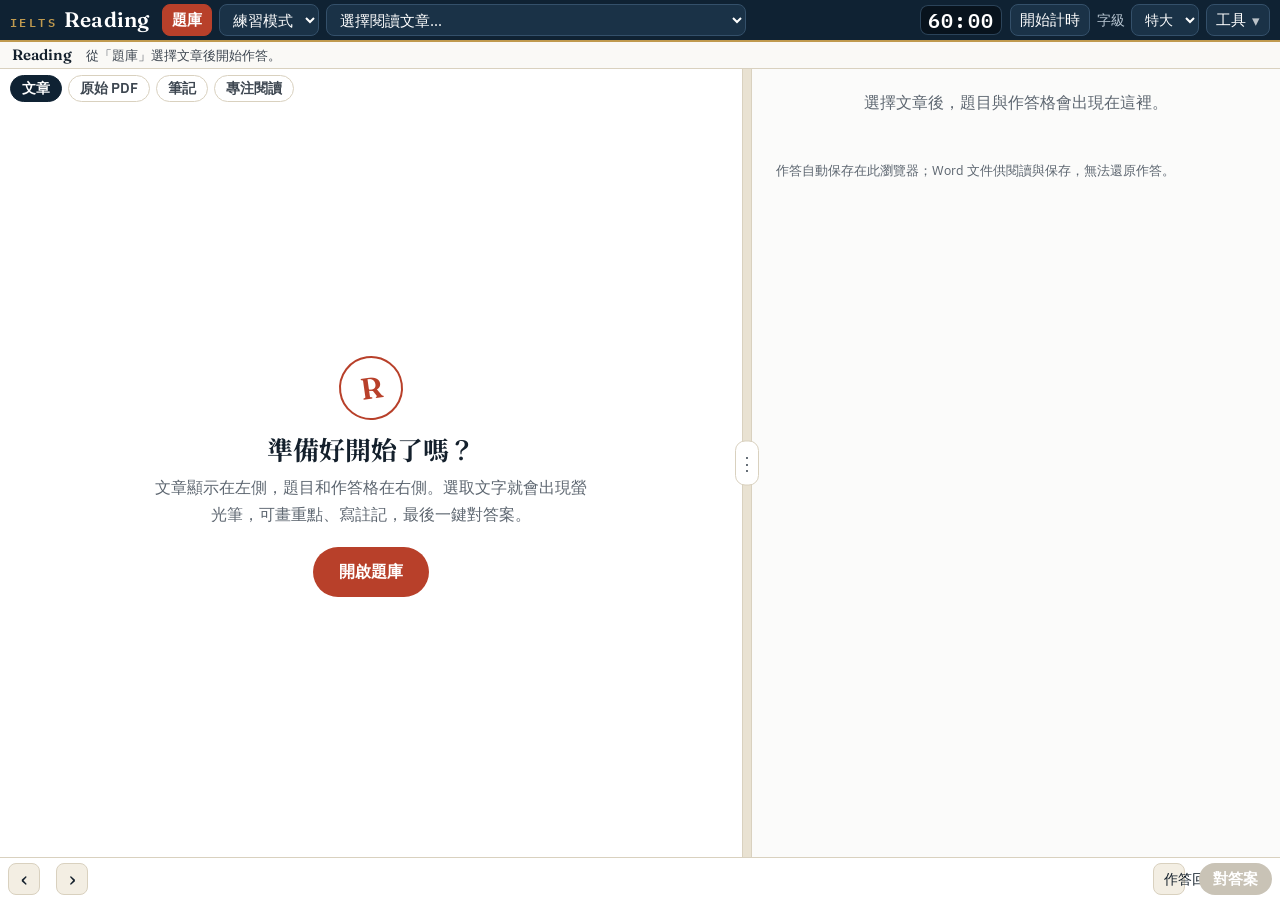
==== reading/index.html @ b8fb705b "Improve IELTS practice and Word exports" ====
<!doctype html>
<html lang="zh-Hant">
<head>
<meta charset="utf-8">
<meta name="viewport" content="width=device-width,initial-scale=1">
<title>閱讀練習 | IELTS Practice Studio</title>
<link rel="preconnect" href="https://fonts.googleapis.com"><link rel="preconnect" href="https://fonts.gstatic.com" crossorigin>
<link rel="stylesheet" href="https://fonts.googleapis.com/css2?family=Fraunces:opsz,wght@9..144,600&family=IBM+Plex+Mono:wght@500;600&family=IBM+Plex+Sans:wght@400;500;600&family=Noto+Serif+TC:wght@600;700&display=swap">
<link rel="stylesheet" href="../style.css?v=20261108a">
</head>
<body data-kind="reading">
<header class="exam-bar">
  <a class="brand" href="../" title="回首頁"><b>IELTS</b><span>Reading</span></a>
  <button id="libraryBtn" class="library-btn" type="button">題庫</button>
  <select id="practiceMode" aria-label="練習模式"><option value="study">練習模式</option><option value="exam">考試模式</option></select>
  <select id="material" aria-label="選擇文章"><option value="">選擇閱讀文章…</option></select>
  <div class="timer-box"><span id="clock" class="clock" role="timer" aria-label="剩餘時間">20:00</span><button id="timer" type="button">開始計時</button></div>
  <label class="size"><span>字級</span><select id="fontsize" aria-label="文字大小"><option value="20">標準</option><option value="24">大</option><option value="28" selected>特大</option><option value="32">最大</option><option value="40">超大</option></select></label>
  <details class="more"><summary>工具</summary><div class="more-menu">
    <a href="../">← 首頁</a><a href="../writing/">寫作練習 →</a>
    <label>練習名稱 <input id="attempt" maxlength="80" placeholder="預設" title="同一篇文章可使用不同名稱分開保存作答"></label>
    <label>計時方式<select id="timerMode"><option value="standard">建議時間</option><option value="free">不限時</option><option value="custom">自訂時間</option></select></label>
    <label id="customTimeLabel" hidden>自訂分鐘數<input id="customTime" type="number" min="1" max="300" value="20"></label>
    <label><span><input id="lockOnTimeout" type="checkbox"> 時間到鎖定作答</span></label>
    <button id="resetTimer" type="button">重設計時</button>
    <button id="download" type="button" class="primary">下載 Word 文件</button>
    <label class="upload">還原備份<input class="file-input" id="restore" type="file" accept="application/json,.json"></label>
    <label class="upload">開啟其他 PDF<input class="file-input" id="pdf" type="file" accept="application/pdf,.pdf"></label>
  </div></details>
</header>
<div class="part-banner"><strong id="partTitle">Reading</strong><span id="partHint">從「題庫」選擇文章後開始作答。</span><small id="filename"></small></div>
<main class="layout">
  <section class="pane document" aria-label="閱讀文章">
    <div class="view-controls"><button id="viewText" type="button" class="active">文章</button><button id="viewPdf" type="button">原始 PDF</button><button id="notesBtn" type="button" title="筆記、畫重點與下載">筆記</button><button id="focus" type="button" aria-pressed="false">專注閱讀</button></div>
    <div class="empty" id="empty"><span class="empty-mark">R</span><strong>準備好開始了嗎？</strong><p>文章顯示在左側，題目和作答格在右側。選取文字就會出現螢光筆，可畫重點、寫註記，最後一鍵對答案。</p><button id="emptyLibrary" type="button" class="primary">開啟題庫</button></div>
    <article id="textView" class="text-view" hidden></article>
    <iframe id="viewer" title="閱讀講義 PDF" hidden></iframe>
    <a id="pdfLink" hidden target="_blank" rel="noopener">另開 PDF（若瀏覽器無法內嵌顯示）</a>
    <aside id="notesPanel" class="notes-panel" hidden aria-label="筆記">
      <div class="notes-head"><h2>我的筆記</h2><button id="notesClose" type="button" aria-label="關閉筆記">✕</button></div>
      <textarea id="notesText" hidden aria-label="舊版隨手筆記"></textarea>
      <h3>畫重點與註記</h3>
      <label class="note-filter">顏色 <select id="noteFilter"><option value="all">全部</option><option value="yellow">黃色</option><option value="green">綠色</option><option value="pink">粉紅色</option><option value="blue">藍色</option></select></label>
      <div id="marksList" class="marks-list"></div>
      <button id="downloadNotes" type="button" class="primary download-notes">下載筆記</button>
    </aside>
  </section>
  <div id="splitter" class="splitter" role="separator" aria-label="拖曳調整文章與題目寬度" aria-orientation="vertical" tabindex="0"></div>
  <section class="pane work" aria-label="題目與作答">
    <div id="questionText" class="question-text"><p class="placeholder">選擇文章後，題目與作答格會出現在這裡。</p></div>
    <div id="answers" class="answers"></div>
    <p id="status" class="status" role="status"></p>
    <p class="notice">作答自動保存在此瀏覽器；Word 文件供閱讀與保存，無法還原作答。</p>
  </section>
</main>
<footer class="qbar"><button id="prevQ" type="button" aria-label="上一題">‹</button><nav id="qnav" class="qnav" aria-label="題號導覽"></nav><button id="nextQ" type="button" aria-label="下一題">›</button><span id="qcount" class="qcount"></span><button id="reviewBtn" type="button" class="review-btn" disabled>作答回顧</button><button id="checkBtn" type="button" class="check-btn" disabled>對答案</button></footer>
<div id="hlbar" class="hlbar" hidden role="toolbar" aria-label="螢光筆">
  <button type="button" data-color="yellow" class="sw sw-yellow" aria-label="黃色螢光筆"></button><button type="button" data-color="green" class="sw sw-green" aria-label="綠色螢光筆"></button><button type="button" data-color="pink" class="sw sw-pink" aria-label="粉紅色螢光筆"></button><button type="button" data-color="blue" class="sw sw-blue" aria-label="藍色螢光筆"></button><button type="button" data-action="note" class="hl-note">註記</button><button type="button" data-action="remove" class="hl-remove">移除</button>
</div>

<dialog id="reviewDialog" class="library" aria-label="作答回顧"><div class="library-head"><h2>作答回顧</h2><button id="reviewClose" type="button" aria-label="關閉">✕</button></div><div id="reviewList" class="library-list"></div></dialog>
<dialog id="library" class="library" aria-label="題庫">
  <div class="library-head"><h2>閱讀題庫</h2><input id="librarySearch" type="search" placeholder="搜尋題目或週次，例如 week 5、jellyfish" aria-label="搜尋題目"><button id="libraryClose" type="button" aria-label="關閉">✕</button></div>
  <div id="libraryList" class="library-list"></div>
</dialog>
<script src="../practice-data.js"></script>
<script src="../shared.js?v=20261108a"></script>
<script src="../vendor/docx.iife.js"></script>
<script src="../export-docx.js?v=20261108a"></script>
<script src="../app.js?v=20261108a"></script>
</body>
</html>
---- style.css ----
﻿/* IELTS Practice Studio — "exam hall" theme.
   Chrome (bars, library, home) is editorial: ink navy, warm paper, a red examiner's-stamp accent.
   The answering surfaces stay white with an Arial-like face, as on the computer-delivered test. */
:root{
  --ink:#14202c;--navy:#0f2233;--navy-2:#1a3247;--paper:#f3eee3;--paper-2:#e9e2d2;--line:#d9d1bf;--muted:#5d6670;
  --accent:#b8402a;--accent-2:#97321f;--gold:#c09a4f;--focus:#1d64d8;--ok:#1f7a45;
  --ui:'IBM Plex Sans','Noto Sans TC','Microsoft JhengHei','PingFang TC',sans-serif;
  --display:'Fraunces','Noto Serif TC',Georgia,serif;
  --mono:'IBM Plex Mono',ui-monospace,Consolas,monospace;
  --exam:Arial,Helvetica,'Microsoft JhengHei','PingFang TC','Noto Sans TC',sans-serif;
  --font:28px;
}
*{box-sizing:border-box}
html,body{margin:0}
body{background:var(--paper);color:var(--ink);font-family:var(--ui)}
button,input,select,textarea{font:inherit;color:inherit}
button,.upload,summary{cursor:pointer}
:focus-visible{outline:3px solid var(--focus);outline-offset:2px}
a{color:inherit}
[hidden]{display:none!important}
.primary{background:var(--accent)!important;color:#fff!important;border-color:var(--accent)!important}
.primary:hover{background:var(--accent-2)!important}
.file-input{position:absolute;width:1px;height:1px;opacity:0}

/* ── Exam bar ─────────────────────────────────────────── */
.exam-bar{display:flex;align-items:center;gap:10px;padding:8px 14px;background:var(--navy);color:#fff;font-size:15px;position:relative;z-index:3;border-bottom:3px solid var(--gold)}
.brand{display:flex;align-items:baseline;gap:7px;text-decoration:none;white-space:nowrap;padding-right:6px}
.brand b{font:600 12px var(--mono);letter-spacing:.2em;color:var(--gold)}
.brand span{font:600 21px/1 var(--display);letter-spacing:.01em}
.exam-bar select,.exam-bar button,.more>summary{min-height:40px;border:1px solid #34506a;border-radius:8px;background:var(--navy-2);color:#fff;padding:6px 11px;transition:background .15s,border-color .15s}
.exam-bar button:hover,.more>summary:hover,.exam-bar select:hover{background:#25425c;border-color:#4b6a86}
.library-btn{font-weight:600;background:var(--accent)!important;border-color:var(--accent)!important}
.library-btn:hover{background:var(--accent-2)!important}
#material{flex:1;min-width:0;max-width:420px}
#chooseWriting{flex:1;min-width:0;max-width:480px;text-align:left;overflow:hidden;text-overflow:ellipsis;white-space:nowrap}
.timer-box{display:flex;align-items:center;gap:8px;margin-left:auto}
.clock{font:600 25px/1 var(--mono);letter-spacing:.06em;min-width:96px;text-align:center;padding:7px 10px;border-radius:8px;background:#08131d;box-shadow:inset 0 0 0 1px #2b4359}
.clock.warn{background:var(--accent);box-shadow:none;animation:pulse 1s steps(2) infinite}
@keyframes pulse{50%{opacity:.72}}
.size{display:flex;align-items:center;gap:6px;white-space:nowrap;color:#b9c7d3;font-size:14px}
.more{position:relative}
.more>summary{list-style:none;display:flex;align-items:center;white-space:nowrap}
.more>summary::-webkit-details-marker{display:none}
.more>summary::after{content:'▾';margin-left:6px;opacity:.7}
.more-menu{position:absolute;right:0;top:calc(100% + 8px);display:grid;gap:7px;width:260px;padding:12px;background:#fff;color:var(--ink);border:1px solid var(--line);border-radius:12px;box-shadow:0 18px 40px #0f22333d}
.more-menu a,.more-menu button,.more-menu .upload{display:block;text-align:left;text-decoration:none;border:1px solid var(--line);border-radius:8px;background:#fff;padding:9px 12px;font-size:15px;color:var(--ink);min-height:0}
.more-menu a:hover,.more-menu button:hover,.more-menu .upload:hover{background:var(--paper)}
.more-menu label:not(.upload){display:grid;gap:4px;font-size:13px;color:var(--muted)}
#attempt{border:1px solid var(--line);border-radius:8px;padding:8px;font-size:15px}

.part-banner{display:flex;align-items:baseline;gap:14px;flex-wrap:wrap;padding:9px 18px;background:var(--paper-2);border-bottom:1px solid var(--line);font-size:15px;color:#3d4650}
.part-banner strong{font:600 18px var(--display);color:var(--ink)}
.part-banner small{margin-left:auto;color:var(--muted);font-size:13px}
body.time-up .part-banner{background:#f3d6cf}

/* ── Split layout ────────────────────────────────────── */
body[data-kind]{height:100dvh;display:flex;flex-direction:column}
.layout{--left:58%;flex:1;min-height:0;display:grid;grid-template-columns:minmax(320px,var(--left)) 10px minmax(300px,1fr)}
.pane{min-width:0;min-height:0;background:#fff}
.document{position:relative;display:flex;flex-direction:column;gap:10px;padding:12px 16px 16px}
.view-controls{display:flex;gap:6px;font-size:14px;flex-wrap:wrap}
.view-controls button{border:1px solid var(--line);background:#fff;border-radius:999px;padding:6px 14px;font-weight:600;color:#3d4650;transition:background .15s}
.view-controls button:hover{background:var(--paper)}
.view-controls button.active{background:var(--navy);border-color:var(--navy);color:#fff}
.empty{margin:auto;max-width:440px;text-align:center;color:var(--muted);line-height:1.7;font-size:16px;animation:rise .5s ease both}
.empty-mark{display:inline-grid;place-items:center;width:64px;height:64px;border:2px solid var(--accent);border-radius:50%;color:var(--accent);font:600 30px var(--display);transform:rotate(-8deg);margin-bottom:10px}
.empty strong{display:block;font:700 26px var(--display);color:var(--ink)}
.empty p{margin:.4em 0 1.2em}
.empty button{border:0;border-radius:999px;padding:11px 26px;font-weight:600;font-size:16px}
.text-view{flex:1;min-height:0;overflow:auto;padding:clamp(20px,3vw,48px);font:var(--font)/1.6 var(--exam);color:#111}
.text-view h1{font-size:1.15em;line-height:1.3;margin:0 0 1em}
.text-view p{margin:0 0 1em;white-space:pre-wrap;max-width:46em}
.para-label{display:inline-block;min-width:1.5em;margin-right:.35em;font-weight:700;color:var(--navy)}
.prompt-box{border:2px solid #222;padding:1em 1.2em;max-width:46em}
.prompt-box p:last-of-type{margin-bottom:0}
.task-figure{display:block;max-width:100%;height:auto;margin:1em auto;background:#fff}
iframe{width:100%;flex:1;border:1px solid var(--line);min-height:300px}
.splitter{background:var(--paper-2);cursor:col-resize;position:relative;touch-action:none;border-inline:1px solid var(--line)}
.splitter:hover,.splitter:focus-visible{background:var(--gold);outline:none}
.splitter::after{content:'⋮';position:absolute;top:50%;left:50%;transform:translate(-50%,-50%);background:#fff;border:1px solid var(--line);border-radius:10px;padding:10px 2px;color:var(--muted);font-size:18px}
.layout.focus{grid-template-columns:1fr}.layout.focus>.splitter,.layout.focus>.work{display:none}
.layout.focus .text-view{width:100%;max-width:1200px;margin-inline:auto}

/* ── Questions and answers (exam surface) ────────────── */
.work{overflow:auto;padding:20px 24px;background:#fbfbfa;font:max(18px,calc(var(--font) * .82))/1.6 var(--exam)}
.placeholder{margin:2em 0;color:var(--muted);font:16px/1.7 var(--ui);text-align:center}
/* Question layout follows the Cambridge books: italic headings and instructions, a two-column TRUE/FALSE/NOT GIVEN key,
   bold numbers with a hanging indent, boxed option lists, notes and summaries, and flow-charts as boxed steps. */
.question-text{color:#111}
.question-text p{margin:0 0 .6em;white-space:pre-wrap}
.q-group{margin:0 0 1.8em}
.q-heading{font-style:italic;margin:0 0 .7em!important}
.q-instr{font-style:italic}.q-instr.upright{font-style:normal}
.q-legend{display:grid;grid-template-columns:max-content 1fr;gap:.05em 1.1em;margin:.2em 0 1em 1.8em;font-size:.95em}
.q-item{display:grid;grid-template-columns:2.1em minmax(0,1fr);align-items:baseline;margin:.5em 0}
.q-item>.qnum{font-weight:700}
.q-text{white-space:pre-wrap}
.q-stem{margin:.5em 0}
.mcq-opts{margin:.35em 0 .1em}
.opt{display:grid;grid-template-columns:1.8em minmax(0,1fr);align-items:baseline;margin:.1em 0}
.opt-key{font-weight:700}
.opt-box{width:fit-content;max-width:100%;border:1px solid #444;padding:.5em 1em;margin:.7em 0 1.1em 1.8em}
.opt-box.cols{display:grid;grid-template-columns:repeat(auto-fill,minmax(8.5em,1fr));gap:.15em 1.4em;width:auto}
.q-stem .mcq-opts{margin-left:1.8em}
.opt-box.cols .opt-title{grid-column:1/-1}
.opt-title{font-weight:700;text-align:center;margin:0 0 .35em!important}
.q-box{border:1px solid #444;padding:.7em 1.1em;margin:.7em 0 1.1em}
.box-title{font-weight:700;text-align:center;font-size:1.08em;margin:0 0 .6em!important}
.box-sub{font-weight:700;margin:.7em 0 .25em!important}
.box-bullet{position:relative;padding-left:1.5em;margin:.25em 0!important}
.box-bullet::before{content:'•';position:absolute;left:.35em}
.box-line{margin:.35em 0!important}
.table-title{font-weight:700;text-align:center;margin:.4em 0!important}
.q-flow{display:flex;flex-direction:column;align-items:center;margin:.7em 0 1.1em}
.q-flow .box-title{margin-bottom:.4em!important}
.flow-step{border:1px solid #444;padding:.4em 1em;width:min(100%,30em);text-align:center}
.flow-arrow{font-size:1.25em;line-height:1.3}
.gapnum{font-weight:700;margin:0 .1em 0 .15em}
.answers .qnum{display:inline-block;min-width:1.9em;margin-right:.45em;padding:0 .3em;border:1.5px solid var(--ink);border-radius:4px;text-align:center;font-weight:700;line-height:1.4}
.answer-input{width:9em;max-width:100%;margin:0 .2em;padding:.1em .4em;border:1.5px solid #6b7782;border-radius:4px;background:#fff;font-size:.95em;line-height:1.4;vertical-align:baseline;transition:border-color .12s,box-shadow .12s}
.answer-input::placeholder{color:#9aa4ad;font-weight:700;text-align:center}
.answer-input:focus{outline:none;border-color:var(--focus);box-shadow:0 0 0 3px #1d64d840}
.answer-input:read-only{background:#eceff2}
.answers h3{font-size:.9em;color:var(--muted);margin:1.2em 0 .5em}
.answer{display:flex;align-items:center;gap:.4em;margin-bottom:.5em}
.answer .answer-input{flex:1}
.q-table{display:block;overflow-x:auto;border-collapse:collapse;margin:0 0 1em;font-size:.8em;line-height:1.45}
.q-table td{border:1px solid #8a959e;padding:.35em .5em;vertical-align:top;white-space:pre-wrap}
.q-table.has-head tr:first-child td{font-weight:700;background:#eef1f4}
.q-table .answer-input{display:block;width:100%;min-width:4.5em;margin:.2em 0}
.prompt-box .q-table{font-size:.72em;margin-top:1em}
.tabs{display:flex;gap:8px;margin-bottom:12px;font:15px var(--ui)}
.tabs button{border:1px solid var(--line);background:#fff;border-radius:999px;padding:7px 18px;font-weight:600}
.tabs button.active{background:var(--navy);color:#fff}
.editor{display:block;width:100%;min-height:calc(100% - 100px);resize:vertical;padding:16px 18px;border:1.5px solid #6b7782;border-radius:2px;background:#fff;font:max(17px,calc(var(--font) * .72))/1.7 var(--exam)}
.editor:focus{outline:none;border-color:var(--focus);box-shadow:0 0 0 3px #1d64d833}
.editor[contenteditable="false"]{background:#eceff2}
.editor{white-space:pre-wrap;overflow-wrap:anywhere}
.editor-toolbar{display:flex;align-items:center;gap:5px;padding:5px 8px;border:1px solid var(--line);border-bottom:0;background:var(--paper);color:var(--muted);font:13px var(--ui)}
.editor-toolbar button{min-width:32px;height:30px;border:1px solid var(--line);border-radius:5px;background:white;color:var(--ink);font-size:16px}
.editor-toolbar button:hover,.editor-toolbar button[aria-pressed="true"]{background:var(--navy);border-color:var(--navy);color:white}
.editor-toolbar small{margin-left:5px}
.wcbar{height:5px;background:#e3e6e9;border-radius:0 0 3px 3px;overflow:hidden}
.wcbar::before{content:'';display:block;height:100%;width:var(--p,0%);background:var(--gold);transition:width .25s}
.wcbar.met::before{background:var(--ok)}
.stats{display:flex;justify-content:space-between;gap:12px;margin-top:8px;font:16px var(--ui)}
#wordcount{font-weight:600;font-family:var(--mono)}
#target{color:var(--muted)}#target.met{color:var(--ok);font-weight:600}
.status{min-height:1.4em;margin:12px 0 0;color:#46606a;font:14px var(--ui)}
.notice{font:13px/1.5 var(--ui);color:var(--muted)}

/* ── Question bar (bottom strip of the computer test) ── */
.qbar{flex:none;display:flex;align-items:center;gap:6px;height:56px;padding:8px 12px;background:#fff;border-top:1px solid var(--line)}
.qbar>button{flex:none;width:38px;height:38px;border:1px solid var(--line);border-radius:8px;background:var(--paper);font-size:22px;line-height:1}
.qbar>button:hover{background:var(--paper-2)}
.qnav{display:flex;gap:4px;align-items:center;overflow-x:auto;flex:0 1 auto;min-width:0;padding:2px}
.qnav button{flex:none;min-width:36px;height:36px;border:1px solid #9aa6b0;border-radius:6px;background:#fff;font:600 15px var(--mono);transition:background .12s}
.qnav button:hover{background:#eef1f4}
.qnav button.answered{background:var(--navy);border-color:var(--navy);color:#fff}
.qnav button.current{outline:3px solid var(--focus);outline-offset:1px}
.qcount{flex:none;margin-left:auto;font:600 14px var(--ui);color:var(--muted);padding-left:6px;white-space:nowrap}

/* ── Question library ────────────────────────────────── */
.library{width:min(760px,calc(100vw - 24px));max-height:min(82dvh,820px);padding:0;border:0;border-radius:16px;background:var(--paper);color:var(--ink);box-shadow:0 30px 80px #0f223366}
.library[open]{display:flex;flex-direction:column;animation:rise .22s ease both}
.library::backdrop{background:#0f2233a6;backdrop-filter:blur(2px)}
.library-head{display:flex;align-items:center;gap:12px;padding:16px 18px;border-bottom:1px solid var(--line);background:#fff}
.library-head h2{margin:0;font:700 22px var(--display);white-space:nowrap}
#librarySearch{flex:1;min-width:0;border:1px solid var(--line);border-radius:999px;padding:9px 16px;background:var(--paper);font-size:15px}
#libraryClose{border:0;background:none;font-size:20px;width:36px;height:36px;border-radius:50%}
#libraryClose:hover{background:var(--paper)}
.library-list{overflow:auto;padding:6px 18px 18px}
.library-list h3{position:sticky;top:0;margin:0;padding:12px 0 8px;background:var(--paper);font:600 12px var(--mono);letter-spacing:.14em;text-transform:uppercase;color:var(--accent)}
.lib-item{display:grid;grid-template-columns:auto 1fr auto;align-items:center;gap:12px;width:100%;margin-bottom:6px;padding:11px 14px;text-align:left;border:1px solid var(--line);border-radius:10px;background:#fff;transition:transform .12s,border-color .12s,box-shadow .12s}
.lib-item:hover{border-color:var(--gold);transform:translateY(-1px);box-shadow:0 6px 16px #0f223314}
.lib-item.active{border-color:var(--navy);box-shadow:inset 4px 0 0 var(--navy)}
.lib-item small{min-width:9.5em;font:500 12px var(--mono);color:var(--muted);white-space:normal}
body[data-kind="writing"] .lib-item{grid-template-columns:1fr auto;gap:5px 12px}
body[data-kind="writing"] .lib-item small{grid-column:1/-1;color:#84613d;line-height:1.5}
body[data-kind="writing"] .lib-item span{grid-column:1;line-height:1.55}
body[data-kind="writing"] .lib-item em{grid-column:2;grid-row:2}
.lib-item span{font-size:15px;line-height:1.35}
.lib-item em{font:600 12px var(--mono);font-style:normal;color:var(--ok);background:#e5f2ea;border-radius:999px;padding:3px 9px;white-space:nowrap}

/* ── Home: an answer sheet, ruled lines and a red margin ─ */
.home-page{min-height:100dvh;background:
  linear-gradient(90deg,transparent 0 calc(max(24px,8vw) - 1px),#d9897a calc(max(24px,8vw) - 1px) max(24px,8vw),transparent max(24px,8vw)),
  repeating-linear-gradient(180deg,transparent 0 35px,#d8d0bd 35px 36px),var(--paper)}
.home{max-width:980px;margin:0 auto;padding:clamp(40px,9vh,96px) 24px 64px clamp(40px,12vw,150px)}
.home>*{animation:rise .6s ease both}
.home>:nth-child(2){animation-delay:.06s}.home>:nth-child(3){animation-delay:.12s}.home>:nth-child(4){animation-delay:.18s}.home>:nth-child(5){animation-delay:.24s}.home>:nth-child(6){animation-delay:.3s}
@keyframes rise{from{opacity:0;transform:translateY(10px)}to{opacity:1;transform:none}}
.eyebrow{font:600 12px var(--mono);letter-spacing:.22em;text-transform:uppercase;color:var(--accent);margin:0}
.home h1{font:700 clamp(36px,5.6vw,64px)/1.12 var(--display);margin:.35em 0 .4em;letter-spacing:-.01em}
.home h1 em{font-style:normal;color:var(--accent);background:linear-gradient(transparent 62%,#f1cf6f 62% 90%,transparent 90%)}
.lede{font-size:18px;line-height:1.8;color:#3d4650;max-width:40em;margin:0}
.cards{display:grid;grid-template-columns:1fr 1fr;gap:20px;margin-top:40px}
.card{position:relative;display:flex;flex-direction:column;gap:8px;padding:26px 26px 22px;background:#fffdf8;text-decoration:none;border:1px solid var(--line);border-radius:14px;box-shadow:0 1px 0 #fff inset,0 10px 30px #0f22330f;transition:transform .18s,box-shadow .18s,border-color .18s;overflow:hidden}
.card::after{content:'';position:absolute;inset:0 0 auto;height:5px;background:var(--navy)}
.card+.card::after{background:var(--accent)}
.card:hover{transform:translateY(-3px);box-shadow:0 18px 40px #0f22331f;border-color:var(--gold)}
.card-num{font:600 13px var(--mono);color:var(--muted);letter-spacing:.12em}
.card strong{font:700 28px var(--display)}
.card-stat{font-size:15px;color:var(--muted)}
.card-stat b{font:600 40px/1 var(--mono);color:var(--ink);margin-right:4px}
.card-desc{font-size:15px;line-height:1.65;color:#4a535c}
.card-go{margin-top:6px;font-weight:600;color:var(--accent)}
.resume{display:flex;flex-wrap:wrap;gap:10px;margin-top:22px}
.resume a{padding:10px 16px;border-radius:999px;background:var(--navy);color:#fff;text-decoration:none;font-size:15px;max-width:100%;overflow:hidden;text-overflow:ellipsis;white-space:nowrap}
.resume a:hover{background:var(--navy-2)}
.tips{list-style:none;counter-reset:tip;padding:0;margin:40px 0 0;display:grid;gap:12px;max-width:44em}
.tips li{counter-increment:tip;display:grid;grid-template-columns:auto auto 1fr;gap:10px;align-items:baseline;font-size:15px;line-height:1.6;color:#3d4650}
.tips li::before{content:counter(tip,decimal-leading-zero);font:600 12px var(--mono);color:var(--accent)}
.tips b{color:var(--ink)}
@media(prefers-reduced-motion:reduce){*,*::before,*::after{animation:none!important;transition:none!important}}

/* ── Narrow screens ──────────────────────────────────── */
@media(max-width:900px){
  .exam-bar{flex-wrap:wrap;gap:8px;padding:8px 10px}
  #material{order:5;flex-basis:100%;max-width:none}
  .size span{display:none}
  body[data-kind]{height:auto;display:block}
  .layout{display:block}
  .splitter{display:none}
  .document{height:62dvh;min-height:380px;padding:8px}
  .text-view{padding:18px}
  .work{padding:16px}
  .editor{min-height:50vh}
  .qbar{position:sticky;bottom:0;z-index:2}
  .cards{grid-template-columns:1fr}
}
@media(max-width:560px){
  .brand b{display:none}
  .clock{font-size:20px;min-width:76px}
  .part-banner{padding:8px 12px;font-size:14px}.part-banner small{margin-left:0}
  .library-head{flex-wrap:wrap}.library-head h2{flex:1}#librarySearch{order:3;flex-basis:100%}
  .lib-item{grid-template-columns:1fr auto}.lib-item small{grid-column:1/-1}
  .home{padding-left:44px;padding-right:16px}
}

/* ── Highlighter, notes and answer checking ──────────── */
:root{--hl-yellow:#ffe45c;--hl-green:#a6eb8f;--hl-pink:#ffb3d1;--hl-blue:#9fd3ff}
mark.hl{color:inherit;border-radius:3px;padding:.02em 0;cursor:pointer;box-decoration-break:clone;-webkit-box-decoration-break:clone;transition:box-shadow .2s}
mark.hl-yellow{background:var(--hl-yellow)}mark.hl-green{background:var(--hl-green)}mark.hl-pink{background:var(--hl-pink)}mark.hl-blue{background:var(--hl-blue)}
mark.hl.has-note{border-bottom:2px dotted #333}
mark.hl[data-note]::after{content:' ' attr(data-note);display:inline;color:#754829;background:#fff8df;border:1px solid #e8d4a0;border-radius:4px;padding:0 .3em;margin-left:.25em;font:600 .65em/1.4 var(--ui);overflow-wrap:anywhere;box-decoration-break:clone;-webkit-box-decoration-break:clone}
body[data-kind="reading"] .exam-bar{padding:4px 10px;gap:7px;border-bottom-width:2px}
body[data-kind="reading"] .exam-bar select,body[data-kind="reading"] .exam-bar button,body[data-kind="reading"] .more>summary{min-height:32px;padding:3px 9px}
body[data-kind="reading"] .clock{font-size:20px;padding:5px 8px;min-width:78px}
body[data-kind="reading"] .part-banner{padding:3px 12px;font-size:13px;background:#faf9f6}
body[data-kind="reading"] .part-banner strong{font-size:15px}
body[data-kind="reading"] .part-banner small{font-size:12px}
body[data-kind="reading"] .document{gap:4px;padding:6px 10px 10px}
body[data-kind="reading"] .view-controls button{padding:3px 11px}
body[data-kind="reading"] .qbar{height:43px;padding:3px 8px}
body[data-kind="reading"] .qbar>button{width:32px;height:32px}
body[data-kind="reading"] .qnav button{min-width:30px;height:30px;font-size:13px}
body[data-kind="reading"] .qbar>.check-btn{width:auto;height:auto;padding:6px 14px}
mark.hl.flash{box-shadow:0 0 0 4px #1d64d866}
.hlbar{position:fixed;z-index:20;display:flex;align-items:center;gap:6px;padding:6px 8px;background:var(--navy);border-radius:999px;box-shadow:0 10px 28px #0f223359;animation:pop .14s ease both}
@keyframes pop{from{opacity:0;transform:translateY(4px) scale(.96)}to{opacity:1;transform:none}}
.hlbar .sw{width:26px;height:26px;border-radius:50%;border:2px solid #fff;padding:0}
.sw-yellow{background:var(--hl-yellow)}.sw-green{background:var(--hl-green)}.sw-pink{background:var(--hl-pink)}.sw-blue{background:var(--hl-blue)}
.hlbar .sw:hover{transform:scale(1.12)}
.hlbar .hl-note,.hlbar .hl-remove{border:0;background:#ffffff1f;color:#fff;border-radius:999px;padding:4px 12px;font:600 14px var(--ui)}
.hlbar .hl-note:hover,.hlbar .hl-remove:hover{background:#ffffff3d}
.hlbar .hl-remove{display:none}.hlbar.existing .hl-remove{display:inline-block}
.view-controls #notesBtn.active{background:var(--accent);border-color:var(--accent);color:#fff}
.notes-panel{position:absolute;top:56px;right:16px;bottom:16px;z-index:5;width:min(380px,calc(100% - 32px));display:flex;flex-direction:column;gap:8px;padding:14px 16px;background:var(--paper);border:1px solid var(--line);border-radius:14px;box-shadow:0 18px 44px #0f223333;overflow:auto;font-family:var(--ui);animation:rise .2s ease both}
.notes-head{display:flex;align-items:center;justify-content:space-between}
.notes-head h2{margin:0;font:700 20px var(--display)}
#notesClose{border:0;background:none;font-size:18px;width:32px;height:32px;border-radius:50%}
#notesClose:hover{background:var(--paper-2)}
.notes-label,.notes-panel h3{font:600 12px var(--mono);letter-spacing:.12em;text-transform:uppercase;color:var(--accent);margin:6px 0 0}
#notesText,.mark-card textarea{width:100%;resize:vertical;border:1px solid var(--line);border-radius:8px;padding:8px 10px;background:#fff;font:15px/1.55 var(--ui)}
.marks-list{display:grid;gap:8px}
.notes-empty{margin:0;color:var(--muted);font-size:14px;line-height:1.6}
.mark-card{background:#fff;border:1px solid var(--line);border-left:6px solid var(--hl-yellow);border-radius:8px;padding:8px 10px;display:grid;gap:6px}
.mark-card.hl-green{border-left-color:var(--hl-green)}.mark-card.hl-pink{border-left-color:var(--hl-pink)}.mark-card.hl-blue{border-left-color:var(--hl-blue)}
.mark-card blockquote{margin:0;font:14px/1.5 var(--exam);color:#222;max-height:6.2em;overflow:hidden}
.mark-tools{display:flex;gap:6px;justify-content:flex-end}
.mark-tools button{border:1px solid var(--line);background:var(--paper);border-radius:999px;padding:3px 12px;font-size:13px}
.download-notes{margin-top:auto;border:0;border-radius:999px;padding:10px;font-weight:600}
.qbar>.check-btn{width:auto;height:auto;line-height:1.3;white-space:nowrap}
.qbar>.check-btn{flex:none;margin-left:8px;border:0;border-radius:999px;padding:9px 18px;background:var(--accent);color:#fff;font:600 15px var(--ui)}
.qbar>.check-btn:hover{background:var(--accent-2)}
.qbar>.check-btn:disabled{background:#c9c3b6;cursor:not-allowed}
.qbar>.check-btn.active{background:var(--navy)}
.answer-input.is-correct{border-color:var(--ok);background:#eef8f1}
.answer-input.is-wrong{border-color:#c62828;background:#fdeeee}
.key-answer{display:inline-block;margin:0 .3em;padding:0 .45em;border-radius:4px;font:700 .78em/1.6 var(--ui);vertical-align:middle}
.key-answer.ok{color:var(--ok);background:#e5f2ea}.key-answer.bad{color:#b3261e;background:#fbe3e1}
.check-one{margin:.2em;padding:.15em .55em;border:1px solid #4e6578;border-radius:4px;background:#fff;color:#183c57;font:600 .7em/1.5 var(--ui);cursor:pointer;vertical-align:middle}
.check-one:hover:not(:disabled){background:#eaf2f8}.check-one:disabled{opacity:.5;cursor:not-allowed}
.qnav button.ok{background:var(--ok);border-color:var(--ok);color:#fff}
.qnav button.bad{background:#c62828;border-color:#c62828;color:#fff}
@media(max-width:900px){.notes-panel{position:fixed;top:auto;left:8px;right:8px;bottom:64px;width:auto;max-height:70dvh}.qbar>.check-btn{padding:8px 12px}}
/* Gap answers look like the books' dotted lines; statement answers keep a small box. */
.answer-input.gap{width:7.5em;border:0;border-bottom:2px dotted #333;border-radius:0;background:transparent;padding:0 .2em}
.answer-input.gap:focus{background:#eef4ff;box-shadow:none;border-bottom-color:var(--focus)}
.answer-input.gap.is-correct{background:#eef8f1;border-bottom-color:var(--ok)}
.answer-input.gap.is-wrong{background:#fdeeee;border-bottom-color:#c62828}
.q-table td.span-head{text-align:center;font-weight:700;background:#eef1f4}
/* The books open each passage with its label and time guidance. */
.text-view .passage-label{font-weight:700;letter-spacing:.04em;margin:0 0 .4em;font-size:.9em}
.text-view .passage-intro{font-size:.85em;margin:0 0 1.4em;color:#222}
.text-view .subtitle{font-style:italic}
/* Answer boxes for diagram labels sit under the diagram, in their own group. */
.answer-row{display:flex;flex-wrap:wrap;gap:.4em 1.4em;margin:.6em 0}
.answer-row .answer{margin:0}
.answer-row .qnum{display:inline-block;min-width:1.9em;margin-right:.35em;font-weight:700}
/* Study controls and question review */
.library-filters{display:flex;gap:8px;flex-wrap:wrap;padding:10px 18px;border-bottom:1px solid var(--line);background:#fff}
.library-filters label{display:grid;gap:3px;flex:1 1 130px;font:12px var(--ui);color:var(--muted)}
.library-filters select,.note-filter select{max-width:100%;padding:6px;border:1px solid var(--line);border-radius:6px;background:white;color:var(--ink)}
.library-thumb{grid-column:1/-1;max-width:min(260px,100%);max-height:130px;object-fit:contain;object-position:left;border:1px solid var(--line);border-radius:5px;background:#fff}
.review-row{display:flex;align-items:center;justify-content:space-between;gap:10px;padding:11px;border-bottom:1px solid var(--line);line-height:1.5}
.review-row button,.review-btn,#reviewClose{border:1px solid var(--line);border-radius:7px;background:white;padding:5px 10px;white-space:nowrap}
.qbar>.review-btn{width:auto;height:auto;line-height:1.3;font-size:14px}
.note-filter{display:flex;align-items:center;gap:8px;font:13px var(--ui);color:var(--muted)}
.exam-mode #notesBtn,.exam-mode .editor-toolbar,.exam-mode .check-one,.exam-mode #checkBtn,.exam-mode #reviewBtn,.exam-mode mark.hl[data-note]::after{display:none!important}
.exam-mode mark.hl{background:transparent!important;border:0!important}
@media(max-width:900px){.library-filters{gap:5px;padding:7px 12px}.library-filters label{flex-basis:40%}.review-row{font-size:14px}.qbar .review-btn{width:auto;height:auto;padding:5px;font-size:12px}}
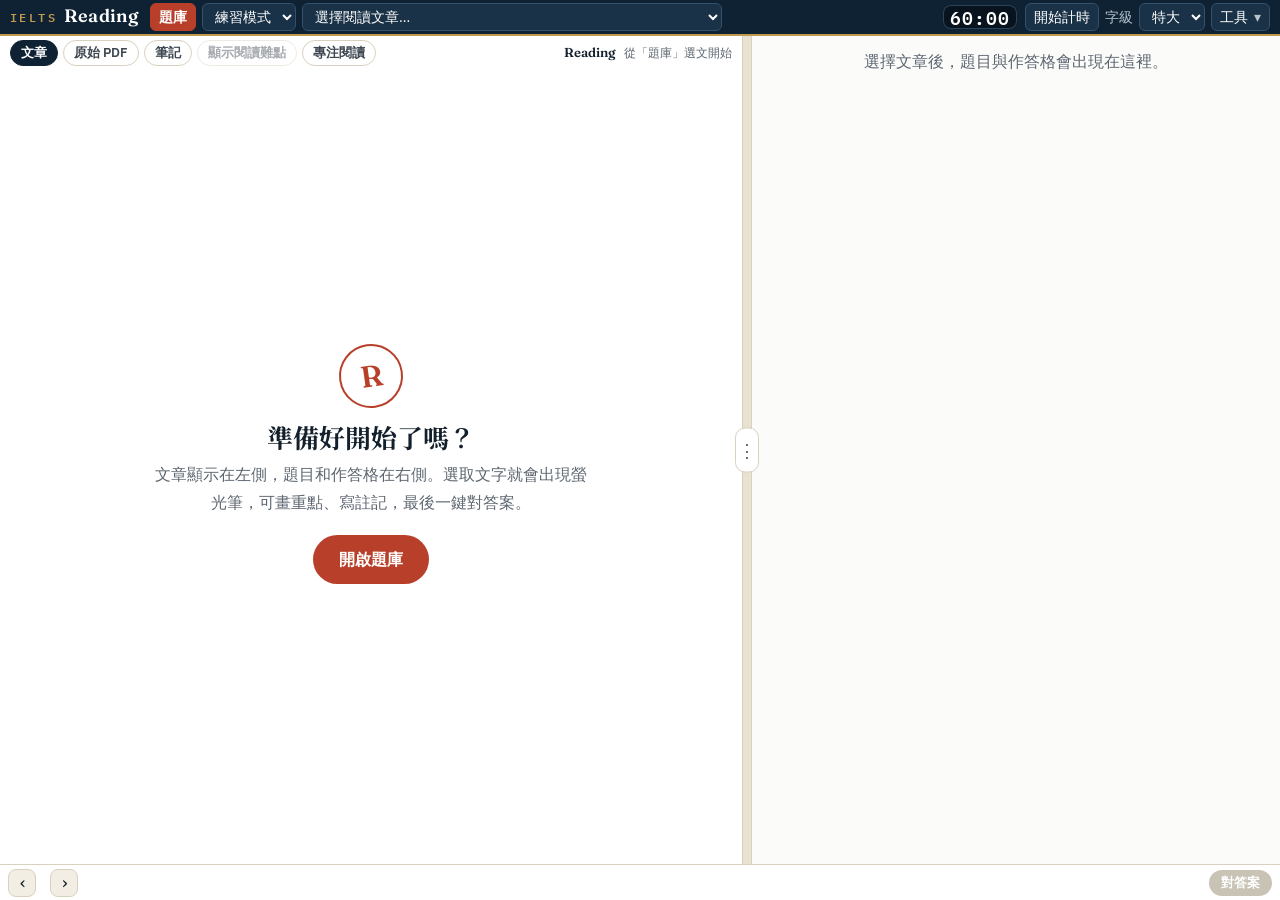
==== commit 18cb2253: "Add reading difficulty notes toggle and expand reading pane space" ====
--- a/reading/index.html
+++ b/reading/index.html
@@ -6,7 +6,7 @@
 <title>閱讀練習 | IELTS Practice Studio</title>
 <link rel="preconnect" href="https://fonts.googleapis.com"><link rel="preconnect" href="https://fonts.gstatic.com" crossorigin>
 <link rel="stylesheet" href="https://fonts.googleapis.com/css2?family=Fraunces:opsz,wght@9..144,600&family=IBM+Plex+Mono:wght@500;600&family=IBM+Plex+Sans:wght@400;500;600&family=Noto+Serif+TC:wght@600;700&display=swap">
-<link rel="stylesheet" href="../style.css?v=20261108a">
+<link rel="stylesheet" href="../style.css?v=20261123a">
 </head>
 <body data-kind="reading">
 <header class="exam-bar">
@@ -23,15 +23,16 @@
     <label id="customTimeLabel" hidden>自訂分鐘數<input id="customTime" type="number" min="1" max="300" value="20"></label>
     <label><span><input id="lockOnTimeout" type="checkbox"> 時間到鎖定作答</span></label>
     <button id="resetTimer" type="button">重設計時</button>
+    <button id="reviewBtn" type="button" disabled>作答回顧</button>
     <button id="download" type="button" class="primary">下載 Word 文件</button>
     <label class="upload">還原備份<input class="file-input" id="restore" type="file" accept="application/json,.json"></label>
     <label class="upload">開啟其他 PDF<input class="file-input" id="pdf" type="file" accept="application/pdf,.pdf"></label>
+    <small class="menu-note">作答自動保存在此瀏覽器；Word 僅供閱讀保存，無法還原作答。</small>
   </div></details>
 </header>
-<div class="part-banner"><strong id="partTitle">Reading</strong><span id="partHint">從「題庫」選擇文章後開始作答。</span><small id="filename"></small></div>
 <main class="layout">
   <section class="pane document" aria-label="閱讀文章">
-    <div class="view-controls"><button id="viewText" type="button" class="active">文章</button><button id="viewPdf" type="button">原始 PDF</button><button id="notesBtn" type="button" title="筆記、畫重點與下載">筆記</button><button id="focus" type="button" aria-pressed="false">專注閱讀</button></div>
+    <div class="view-controls"><button id="viewText" type="button" class="active">文章</button><button id="viewPdf" type="button">原始 PDF</button><button id="notesBtn" type="button" title="筆記、畫重點與下載">筆記</button><button id="difficultyBtn" type="button" aria-pressed="false" disabled title="顯示學生容易卡住的單字、字根拆解與中文註解">顯示閱讀難點</button><button id="focus" type="button" aria-pressed="false">專注閱讀</button><span class="part-inline"><strong id="partTitle">Reading</strong><span id="partHint">從「題庫」選文開始</span><small id="filename" hidden></small></span></div>
     <div class="empty" id="empty"><span class="empty-mark">R</span><strong>準備好開始了嗎？</strong><p>文章顯示在左側，題目和作答格在右側。選取文字就會出現螢光筆，可畫重點、寫註記，最後一鍵對答案。</p><button id="emptyLibrary" type="button" class="primary">開啟題庫</button></div>
     <article id="textView" class="text-view" hidden></article>
     <iframe id="viewer" title="閱讀講義 PDF" hidden></iframe>
@@ -50,10 +51,10 @@
     <div id="questionText" class="question-text"><p class="placeholder">選擇文章後，題目與作答格會出現在這裡。</p></div>
     <div id="answers" class="answers"></div>
     <p id="status" class="status" role="status"></p>
-    <p class="notice">作答自動保存在此瀏覽器；Word 文件供閱讀與保存，無法還原作答。</p>
   </section>
 </main>
-<footer class="qbar"><button id="prevQ" type="button" aria-label="上一題">‹</button><nav id="qnav" class="qnav" aria-label="題號導覽"></nav><button id="nextQ" type="button" aria-label="下一題">›</button><span id="qcount" class="qcount"></span><button id="reviewBtn" type="button" class="review-btn" disabled>作答回顧</button><button id="checkBtn" type="button" class="check-btn" disabled>對答案</button></footer>
+<footer class="qbar"><button id="prevQ" type="button" aria-label="上一題">‹</button><nav id="qnav" class="qnav" aria-label="題號導覽"></nav><button id="nextQ" type="button" aria-label="下一題">›</button><span id="qcount" class="qcount"></span><button id="checkBtn" type="button" class="check-btn" disabled>對答案</button></footer>
+<div id="diffTip" class="diff-tip" hidden role="dialog" aria-label="閱讀難點解析"></div>
 <div id="hlbar" class="hlbar" hidden role="toolbar" aria-label="螢光筆">
   <button type="button" data-color="yellow" class="sw sw-yellow" aria-label="黃色螢光筆"></button><button type="button" data-color="green" class="sw sw-green" aria-label="綠色螢光筆"></button><button type="button" data-color="pink" class="sw sw-pink" aria-label="粉紅色螢光筆"></button><button type="button" data-color="blue" class="sw sw-blue" aria-label="藍色螢光筆"></button><button type="button" data-action="note" class="hl-note">註記</button><button type="button" data-action="remove" class="hl-remove">移除</button>
 </div>
@@ -64,9 +65,10 @@
   <div id="libraryList" class="library-list"></div>
 </dialog>
 <script src="../practice-data.js"></script>
+<script src="../reading-notes.js?v=20261123a"></script>
 <script src="../shared.js?v=20261108a"></script>
 <script src="../vendor/docx.iife.js"></script>
-<script src="../export-docx.js?v=20261108a"></script>
-<script src="../app.js?v=20261108a"></script>
+<script src="../export-docx.js?v=20261123a"></script>
+<script src="../app.js?v=20261123a"></script>
 </body>
 </html>
--- a/style.css
+++ b/style.css
@@ -74,6 +74,14 @@
 .prompt-box{border:2px solid #222;padding:1em 1.2em;max-width:46em}
 .prompt-box p:last-of-type{margin-bottom:0}
 .task-figure{display:block;max-width:100%;height:auto;margin:1em auto;background:#fff}
+.task-image-frame{margin:1.4em 0 0;padding-top:.7em;border-top:1px solid var(--line);scroll-margin:12px}
+.figure-status{font:600 14px/1.5 var(--ui);color:#526678}
+.task-image-frame.loading{min-height:140px;background:linear-gradient(90deg,#fff,#f4f1e9,#fff);border-radius:6px}
+.task-image-frame.loading .task-figure:not([src]){display:none}
+.task-image-frame.failed{padding:12px;background:#fff4ea;border:1px solid #d4a078;border-radius:6px}
+.task-image-frame.failed .task-figure{display:none}
+.task-image-frame button,.task-image-frame a{display:inline-block;margin:8px 8px 0 0;padding:5px 10px;border:1px solid var(--line);border-radius:6px;background:white;color:var(--ink);font:14px var(--ui)}
+#viewFigure{border-color:#b28a50;color:#79512d}
 iframe{width:100%;flex:1;border:1px solid var(--line);min-height:300px}
 .splitter{background:var(--paper-2);cursor:col-resize;position:relative;touch-action:none;border-inline:1px solid var(--line)}
 .splitter:hover,.splitter:focus-visible{background:var(--gold);outline:none}
@@ -244,18 +252,29 @@
 mark.hl-yellow{background:var(--hl-yellow)}mark.hl-green{background:var(--hl-green)}mark.hl-pink{background:var(--hl-pink)}mark.hl-blue{background:var(--hl-blue)}
 mark.hl.has-note{border-bottom:2px dotted #333}
 mark.hl[data-note]::after{content:' ' attr(data-note);display:inline;color:#754829;background:#fff8df;border:1px solid #e8d4a0;border-radius:4px;padding:0 .3em;margin-left:.25em;font:600 .65em/1.4 var(--ui);overflow-wrap:anywhere;box-decoration-break:clone;-webkit-box-decoration-break:clone}
-body[data-kind="reading"] .exam-bar{padding:4px 10px;gap:7px;border-bottom-width:2px}
-body[data-kind="reading"] .exam-bar select,body[data-kind="reading"] .exam-bar button,body[data-kind="reading"] .more>summary{min-height:32px;padding:3px 9px}
-body[data-kind="reading"] .clock{font-size:20px;padding:5px 8px;min-width:78px}
-body[data-kind="reading"] .part-banner{padding:3px 12px;font-size:13px;background:#faf9f6}
-body[data-kind="reading"] .part-banner strong{font-size:15px}
-body[data-kind="reading"] .part-banner small{font-size:12px}
-body[data-kind="reading"] .document{gap:4px;padding:6px 10px 10px}
-body[data-kind="reading"] .view-controls button{padding:3px 11px}
-body[data-kind="reading"] .qbar{height:43px;padding:3px 8px}
-body[data-kind="reading"] .qbar>button{width:32px;height:32px}
-body[data-kind="reading"] .qnav button{min-width:30px;height:30px;font-size:13px}
-body[data-kind="reading"] .qbar>.check-btn{width:auto;height:auto;padding:6px 14px}
+body[data-kind="reading"] .exam-bar{padding:3px 10px;gap:6px;border-bottom-width:2px;font-size:14px}
+body[data-kind="reading"] .brand span{font-size:18px}
+body[data-kind="reading"] .exam-bar select,body[data-kind="reading"] .exam-bar button,body[data-kind="reading"] .more>summary{min-height:28px;padding:2px 8px;border-radius:6px}
+body[data-kind="reading"] .clock{font-size:18px;padding:3px 7px;min-width:72px}
+body[data-kind="reading"].time-up .exam-bar{border-bottom-color:var(--accent)}
+body[data-kind="reading"] .document{gap:4px;padding:4px 10px 6px}
+body[data-kind="reading"] .view-controls{align-items:center;gap:5px;font-size:13px}
+body[data-kind="reading"] .view-controls button{padding:3px 10px}
+.part-inline{margin-left:auto;display:flex;align-items:baseline;gap:8px;color:var(--muted);font-size:12px;white-space:nowrap;overflow:hidden;text-overflow:ellipsis}
+.part-inline strong{font:600 13px var(--display);color:var(--ink)}
+body[data-kind="reading"] .text-view{padding:clamp(12px,1.5vw,20px) clamp(16px,2.2vw,28px);line-height:1.55}
+body[data-kind="reading"] .text-view h1{margin:0 0 .55em}
+body[data-kind="reading"] .text-view p{max-width:56em;margin:0 0 .85em}
+body[data-kind="reading"] .text-view .passage-label{margin:0 0 .25em}
+body[data-kind="reading"] .text-view .passage-intro{margin:0 0 .85em}
+body[data-kind="reading"] .work{padding:12px 16px}
+body[data-kind="reading"] .status{margin:6px 0 0;font-size:12px;min-height:1.2em}
+body[data-kind="reading"] .qbar{height:36px;padding:2px 8px;gap:5px}
+body[data-kind="reading"] .qbar>button{width:28px;height:28px;font-size:18px}
+body[data-kind="reading"] .qnav button{min-width:28px;height:28px;font-size:13px}
+body[data-kind="reading"] .qcount{font-size:12px;padding-left:4px}
+body[data-kind="reading"] .qbar>.check-btn{width:auto;height:auto;padding:4px 12px;font-size:13px}
+.menu-note{font-size:12px;color:var(--muted);line-height:1.4;padding:2px 2px 0}
 mark.hl.flash{box-shadow:0 0 0 4px #1d64d866}
 .hlbar{position:fixed;z-index:20;display:flex;align-items:center;gap:6px;padding:6px 8px;background:var(--navy);border-radius:999px;box-shadow:0 10px 28px #0f223359;animation:pop .14s ease both}
 @keyframes pop{from{opacity:0;transform:translateY(4px) scale(.96)}to{opacity:1;transform:none}}
@@ -318,6 +337,28 @@
 .review-row button,.review-btn,#reviewClose{border:1px solid var(--line);border-radius:7px;background:white;padding:5px 10px;white-space:nowrap}
 .qbar>.review-btn{width:auto;height:auto;line-height:1.3;font-size:14px}
 .note-filter{display:flex;align-items:center;gap:8px;font:13px var(--ui);color:var(--muted)}
-.exam-mode #notesBtn,.exam-mode .editor-toolbar,.exam-mode .check-one,.exam-mode #checkBtn,.exam-mode #reviewBtn,.exam-mode mark.hl[data-note]::after{display:none!important}
+.exam-mode #notesBtn,.exam-mode #difficultyBtn,.exam-mode .diff-gloss,.exam-mode .diff-tip,.exam-mode .editor-toolbar,.exam-mode .check-one,.exam-mode #checkBtn,.exam-mode #reviewBtn,.exam-mode mark.hl[data-note]::after{display:none!important}
 .exam-mode mark.hl{background:transparent!important;border:0!important}
-@media(max-width:900px){.library-filters{gap:5px;padding:7px 12px}.library-filters label{flex-basis:40%}.review-row{font-size:14px}.qbar .review-btn{width:auto;height:auto;padding:5px;font-size:12px}}
+.exam-mode .diff-word{border-bottom:0!important;background:transparent!important}
+/* Reading difficulty annotations */
+.view-controls #difficultyBtn.active{background:#7b4b12;border-color:#7b4b12;color:#fff}
+.view-controls #difficultyBtn:disabled{opacity:.45;cursor:not-allowed}
+.diff-word{border-bottom:2px dotted #b26b1d;border-radius:2px;cursor:pointer;transition:background .12s}
+.diff-word[data-type="morph"]{border-bottom-color:#2f6f9f}
+.diff-word[data-type="trap"]{border-bottom-color:#b8402a;background:#fff1ed}
+.diff-word[data-type="phrase"]{border-bottom-color:#2c7a4b}
+.diff-word:hover,.diff-word:focus-visible{background:#fff3d6}
+.diff-gloss{display:inline-block;margin:0 .22em 0 .18em;padding:.02em .34em;border-radius:4px;background:#fff7e0;border:1px solid #e7cd95;color:#7a4610;font:600 .6em/1.35 var(--ui);vertical-align:baseline;white-space:nowrap;user-select:none;-webkit-user-select:none;cursor:pointer}
+.diff-gloss[data-type="morph"]{background:#edf6fc;border-color:#b5d4ea;color:#194d74}
+.diff-gloss[data-type="trap"]{background:#fdeee9;border-color:#e6b3a5;color:#962f1c}
+.diff-gloss[data-type="phrase"]{background:#eaf6ee;border-color:#add6bc;color:#1d5d38}
+.diff-tip{position:fixed;z-index:25;max-width:min(340px,calc(100vw - 24px));padding:10px 12px;background:#fffdf8;color:var(--ink);border:1px solid #d9c59b;border-radius:10px;box-shadow:0 14px 32px #0f223338;font:14px/1.55 var(--ui)}
+.diff-tip-head{display:flex;align-items:baseline;gap:8px;flex-wrap:wrap;margin-bottom:4px}
+.diff-tip-head b{font-size:16px;color:var(--navy)}
+.diff-tip-tag{font:600 11px var(--ui);padding:1px 6px;border-radius:999px;background:#f3ead4;color:#7a4610}
+.diff-tip-tag[data-type="morph"]{background:#e3f0fa;color:#194d74}
+.diff-tip-tag[data-type="trap"]{background:#fbe5df;color:#962f1c}
+.diff-tip-tag[data-type="phrase"]{background:#e2f2e8;color:#1d5d38}
+.diff-tip-zh{font-weight:600;color:#5c3409;margin-bottom:4px}
+.diff-tip-detail{font-size:13px;color:#3d4650;white-space:pre-line}
+@media(max-width:900px){.library-filters{gap:5px;padding:7px 12px}.library-filters label{flex-basis:40%}.review-row{font-size:14px}.qbar .review-btn{width:auto;height:auto;padding:5px;font-size:12px}.part-inline{display:none}}
